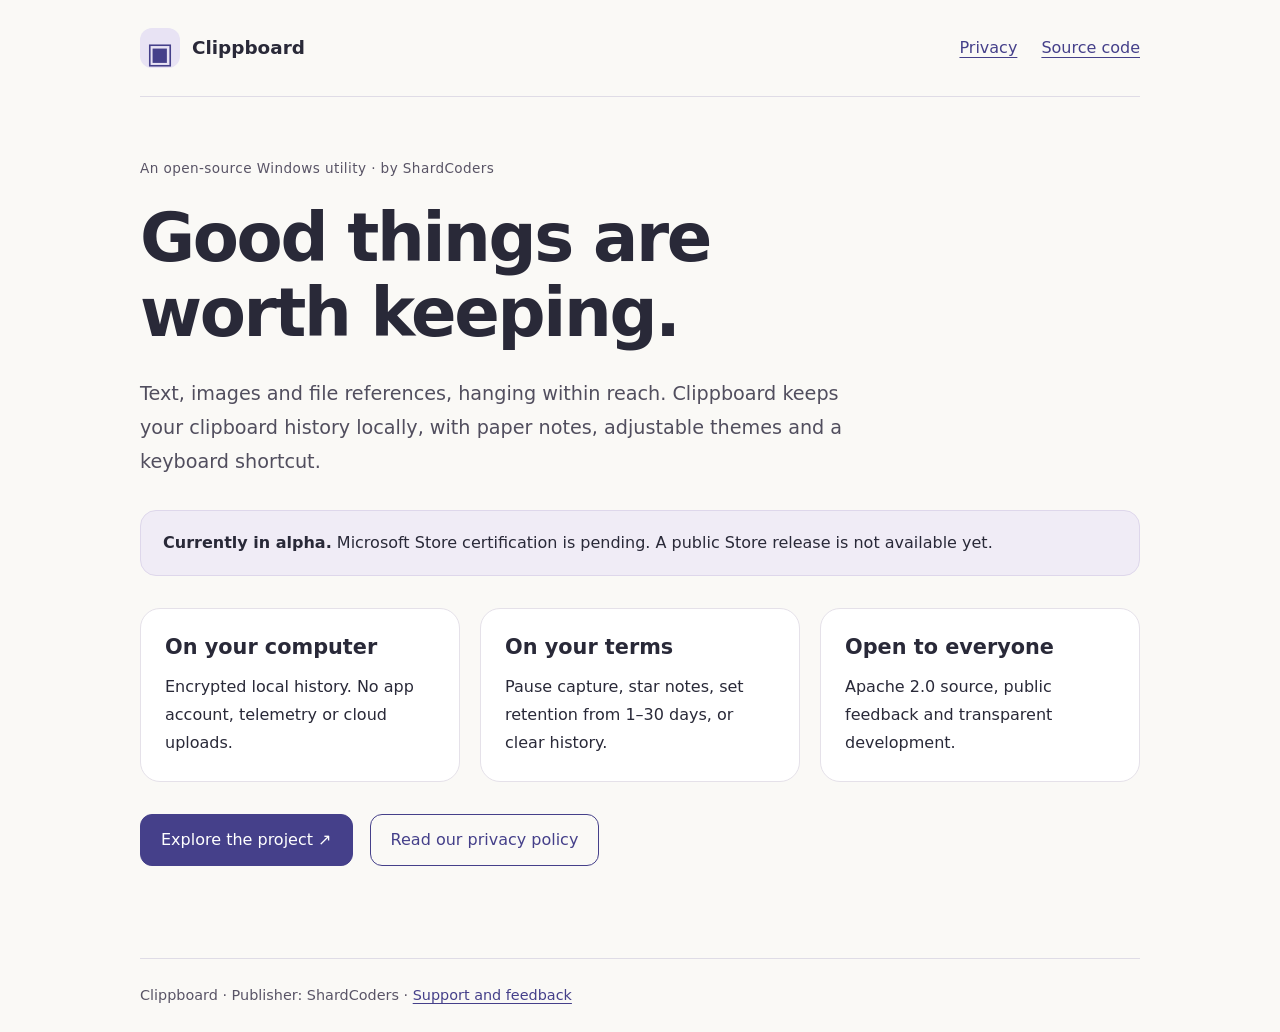
==== site/index.html @ 5cd71e0b "fix: publish accessible privacy policy and correct Store metadata" ====
<!doctype html>
<html lang="en">
<head>
  <meta charset="utf-8">
  <meta name="viewport" content="width=device-width, initial-scale=1">
  <meta name="description" content="Clippboard is an open-source clipboard history app for Windows, with paper notes and encrypted local storage.">
  <title>Clippboard — clipboard history, close at hand</title>
  <link rel="stylesheet" href="styles.css">
</head>
<body>
  <a class="skip" href="#main">Skip to content</a>
  <header><a class="brand" href="./"><span class="logo" aria-hidden="true">▣</span> Clippboard</a><nav aria-label="Main"><a href="privacy/">Privacy</a><a href="https://github.com/shardapps/clippboard">Source code</a></nav></header>
  <main id="main">
    <p class="eyebrow">An open-source Windows utility · by ShardCoders</p>
    <h1>Good things are<br>worth keeping.</h1>
    <p class="lead">Text, images and file references, hanging within reach. Clippboard keeps your clipboard history locally, with paper notes, adjustable themes and a keyboard shortcut.</p>
    <div class="notice"><strong>Currently in alpha.</strong> Microsoft Store certification is pending. A public Store release is not available yet.</div>
    <div class="cards"><section><h2>On your computer</h2><p>Encrypted local history. No app account, telemetry or cloud uploads.</p></section><section><h2>On your terms</h2><p>Pause capture, star notes, set retention from 1–30 days, or clear history.</p></section><section><h2>Open to everyone</h2><p>Apache 2.0 source, public feedback and transparent development.</p></section></div>
    <p><a class="button" href="https://github.com/shardapps/clippboard">Explore the project ↗</a> <a class="button secondary" href="privacy/">Read our privacy policy</a></p>
  </main>
  <footer>Clippboard · Publisher: ShardCoders · <a href="https://github.com/shardapps/clippboard/issues">Support and feedback</a></footer>
</body>
</html>
---- site/styles.css ----
:root { color-scheme: light; font-family: "Segoe UI", system-ui, sans-serif; color: #292938; background: #faf9f6; }
* { box-sizing: border-box; }
body { margin: 0; line-height: 1.75; }
a { color: #45408a; text-underline-offset: .22em; }
a:hover { color: #29244e; }
a:focus-visible { outline: 3px solid #6354ba; outline-offset: 5px; border-radius: 3px; }
header, main, footer { width: min(100% - 48px, 1000px); margin-inline: auto; }
header { display: flex; justify-content: space-between; align-items: center; gap: 24px; padding-block: 28px; border-bottom: 1px solid #dfdce6; }
.brand { display: flex; align-items: center; gap: 12px; font-size: 1.15rem; font-weight: 650; text-decoration: none; color: #292938; }
.logo { display: inline-grid; place-items: center; width: 40px; height: 40px; border-radius: 12px; color: #45408a; background: #e8e3f4; font-size: 1.8rem; }
nav { display: flex; gap: 24px; }
main { padding-block: 60px; }
.eyebrow { font-size: .85rem; color: #595466; letter-spacing: .03em; }
h1 { font-size: clamp(2.2rem, 6vw, 4.2rem); line-height: 1.12; letter-spacing: -.035em; margin: 20px 0 26px; font-weight: 650; }
h2 { line-height: 1.35; font-size: 1.3rem; margin-block: 0 12px; }
p { margin-block: 0 20px; }
.lead { max-width: 740px; font-size: 1.2rem; color: #514e5e; }
.notice { padding: 18px 22px; border: 1px solid #ded7eb; border-radius: 16px; background: #f0ecf6; margin-block: 32px; }
.cards { display: grid; grid-template-columns: repeat(3, 1fr); gap: 20px; margin-block: 32px; }
.cards section { padding: 24px; background: #fff; border: 1px solid #e5e1e9; border-radius: 20px; }
.cards p { margin: 0; }
.button { display: inline-block; padding: 11px 20px; margin: 0 12px 12px 0; background: #45408a; color: white; border: 1px solid #45408a; border-radius: 12px; text-decoration: none; }
.button:hover { color: white; background: #29244e; }
.secondary { color: #45408a; background: transparent; }
.policy { max-width: 780px; }
.policy section { margin-top: 34px; }
.policy h1 { font-size: clamp(2.2rem, 5vw, 3.3rem); }
footer { padding-block: 24px; border-top: 1px solid #dfdce6; color: #595466; font-size: .9rem; }
.skip { position: absolute; top: -100px; left: 16px; padding: 8px 16px; background: white; z-index: 1; }
.skip:focus { top: 12px; }
@media (max-width: 640px) { header, main, footer { width: calc(100% - 32px); } header { flex-wrap: wrap; gap: 16px; padding-block: 20px; } nav { gap: 20px; } main { padding-block: 36px; } .cards { grid-template-columns: 1fr; } }
@media (forced-colors: active) { .notice, .cards section, .logo, .button { border: 1px solid CanvasText; } }
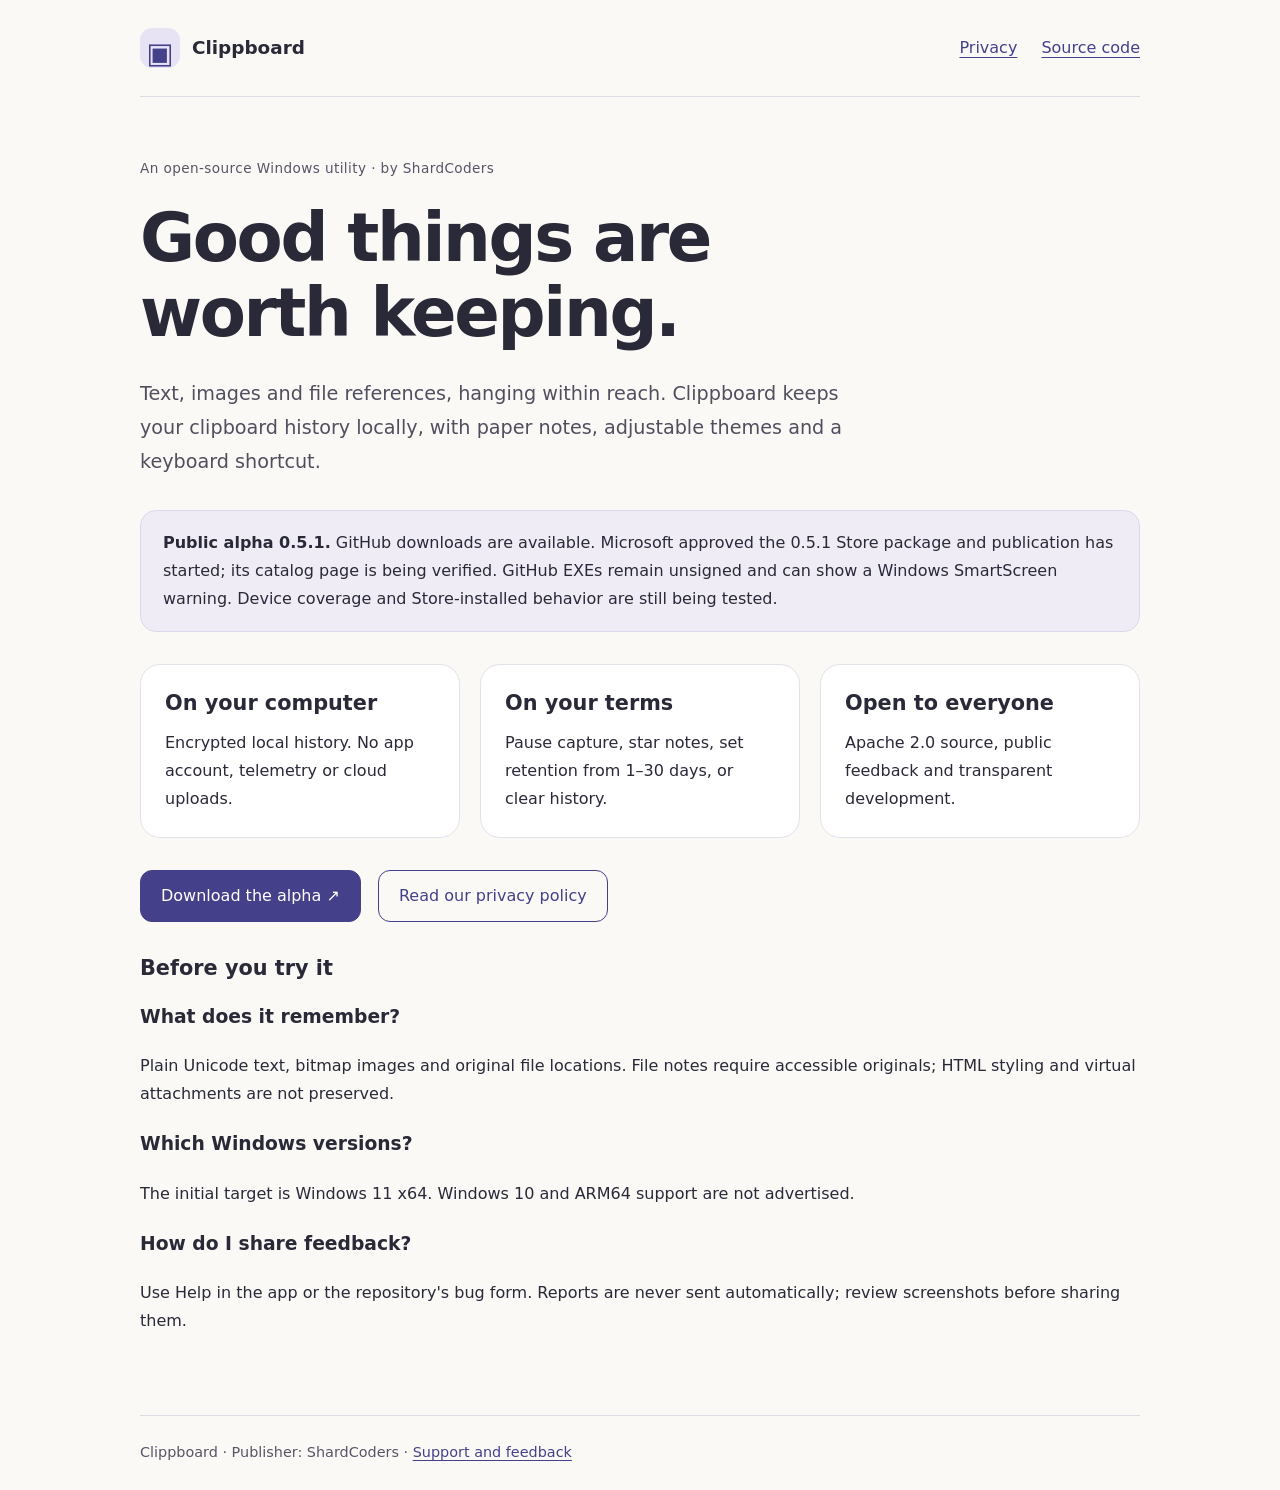
==== commit 37f66630: "Publish 0.5.1 alpha download and Store rollout documentation" ====
--- a/site/index.html
+++ b/site/index.html
@@ -3,7 +3,12 @@
 <head>
   <meta charset="utf-8">
   <meta name="viewport" content="width=device-width, initial-scale=1">
-  <meta name="description" content="Clippboard is an open-source clipboard history app for Windows, with paper notes and encrypted local storage.">
+  <meta name="description" content="Clippboard 0.5.1 alpha is an open-source Windows 11 clipboard manager for text, images and file references, with paper notes and encrypted local history.">
+  <link rel="canonical" href="https://shardapps.github.io/clippboard/">
+  <meta property="og:title" content="Clippboard — Windows clipboard history on a rope">
+  <meta property="og:description" content="Try the 0.5.1 alpha: paper notes, six themes, search and encrypted local clipboard history for Windows 11 x64.">
+  <meta property="og:type" content="website">
+  <meta property="og:url" content="https://shardapps.github.io/clippboard/">
   <title>Clippboard — clipboard history, close at hand</title>
   <link rel="stylesheet" href="styles.css">
 </head>
@@ -14,9 +19,10 @@
     <p class="eyebrow">An open-source Windows utility · by ShardCoders</p>
     <h1>Good things are<br>worth keeping.</h1>
     <p class="lead">Text, images and file references, hanging within reach. Clippboard keeps your clipboard history locally, with paper notes, adjustable themes and a keyboard shortcut.</p>
-    <div class="notice"><strong>Currently in alpha.</strong> Microsoft Store certification is pending. A public Store release is not available yet.</div>
+    <div class="notice"><strong>Public alpha 0.5.1.</strong> GitHub downloads are available. Microsoft approved the 0.5.1 Store package and publication has started; its catalog page is being verified. GitHub EXEs remain unsigned and can show a Windows SmartScreen warning. Device coverage and Store-installed behavior are still being tested.</div>
     <div class="cards"><section><h2>On your computer</h2><p>Encrypted local history. No app account, telemetry or cloud uploads.</p></section><section><h2>On your terms</h2><p>Pause capture, star notes, set retention from 1–30 days, or clear history.</p></section><section><h2>Open to everyone</h2><p>Apache 2.0 source, public feedback and transparent development.</p></section></div>
-    <p><a class="button" href="https://github.com/shardapps/clippboard">Explore the project ↗</a> <a class="button secondary" href="privacy/">Read our privacy policy</a></p>
+    <p><a class="button" href="https://github.com/shardapps/clippboard/releases/tag/v0.5.1">Download the alpha ↗</a> <a class="button secondary" href="privacy/">Read our privacy policy</a></p>
+    <section aria-label="Common questions"><h2>Before you try it</h2><h3>What does it remember?</h3><p>Plain Unicode text, bitmap images and original file locations. File notes require accessible originals; HTML styling and virtual attachments are not preserved.</p><h3>Which Windows versions?</h3><p>The initial target is Windows 11 x64. Windows 10 and ARM64 support are not advertised.</p><h3>How do I share feedback?</h3><p>Use Help in the app or the repository's bug form. Reports are never sent automatically; review screenshots before sharing them.</p></section>
   </main>
   <footer>Clippboard · Publisher: ShardCoders · <a href="https://github.com/shardapps/clippboard/issues">Support and feedback</a></footer>
 </body>
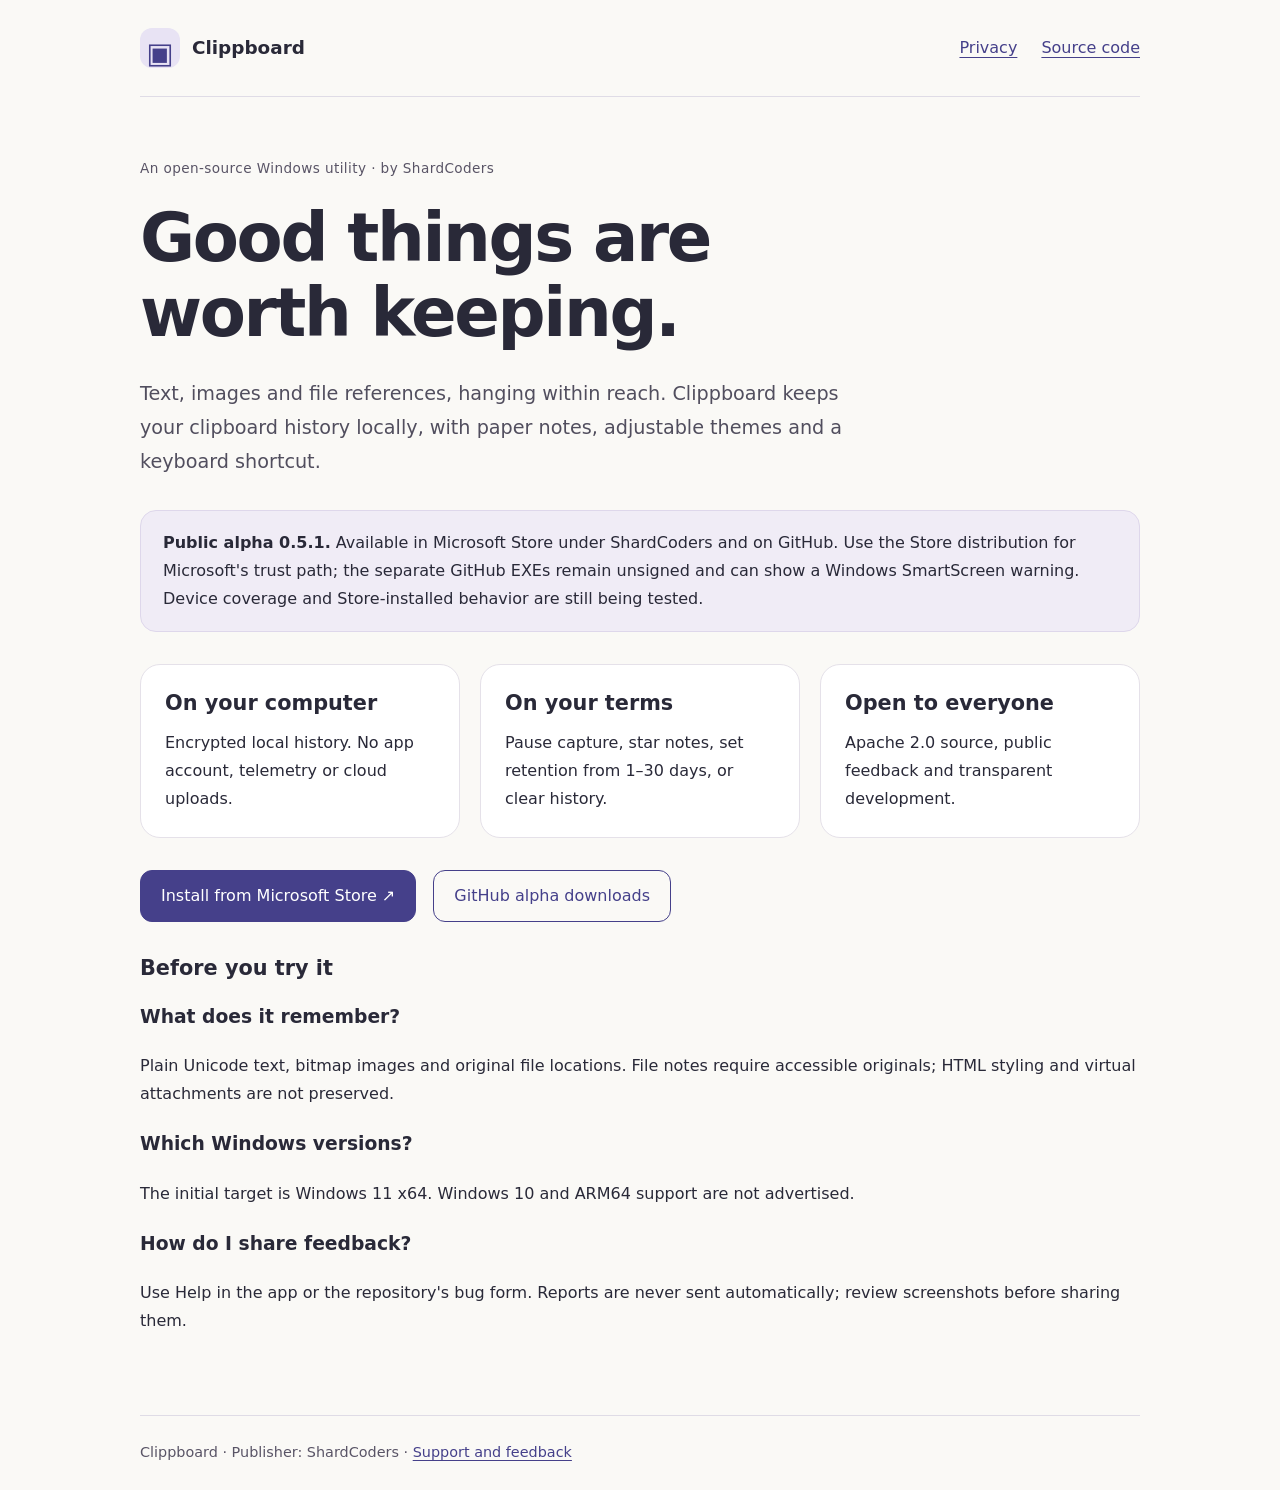
==== commit 20438ccd: "Verify live Store listing and link official acquisition" ====
--- a/site/index.html
+++ b/site/index.html
@@ -19,9 +19,9 @@
     <p class="eyebrow">An open-source Windows utility · by ShardCoders</p>
     <h1>Good things are<br>worth keeping.</h1>
     <p class="lead">Text, images and file references, hanging within reach. Clippboard keeps your clipboard history locally, with paper notes, adjustable themes and a keyboard shortcut.</p>
-    <div class="notice"><strong>Public alpha 0.5.1.</strong> GitHub downloads are available. Microsoft approved the 0.5.1 Store package and publication has started; its catalog page is being verified. GitHub EXEs remain unsigned and can show a Windows SmartScreen warning. Device coverage and Store-installed behavior are still being tested.</div>
+    <div class="notice"><strong>Public alpha 0.5.1.</strong> Available in Microsoft Store under ShardCoders and on GitHub. Use the Store distribution for Microsoft's trust path; the separate GitHub EXEs remain unsigned and can show a Windows SmartScreen warning. Device coverage and Store-installed behavior are still being tested.</div>
     <div class="cards"><section><h2>On your computer</h2><p>Encrypted local history. No app account, telemetry or cloud uploads.</p></section><section><h2>On your terms</h2><p>Pause capture, star notes, set retention from 1–30 days, or clear history.</p></section><section><h2>Open to everyone</h2><p>Apache 2.0 source, public feedback and transparent development.</p></section></div>
-    <p><a class="button" href="https://github.com/shardapps/clippboard/releases/tag/v0.5.1">Download the alpha ↗</a> <a class="button secondary" href="privacy/">Read our privacy policy</a></p>
+    <p><a class="button" href="https://apps.microsoft.com/detail/9PP8015JDJ45">Install from Microsoft Store ↗</a> <a class="button secondary" href="https://github.com/shardapps/clippboard/releases/tag/v0.5.1">GitHub alpha downloads</a></p>
     <section aria-label="Common questions"><h2>Before you try it</h2><h3>What does it remember?</h3><p>Plain Unicode text, bitmap images and original file locations. File notes require accessible originals; HTML styling and virtual attachments are not preserved.</p><h3>Which Windows versions?</h3><p>The initial target is Windows 11 x64. Windows 10 and ARM64 support are not advertised.</p><h3>How do I share feedback?</h3><p>Use Help in the app or the repository's bug form. Reports are never sent automatically; review screenshots before sharing them.</p></section>
   </main>
   <footer>Clippboard · Publisher: ShardCoders · <a href="https://github.com/shardapps/clippboard/issues">Support and feedback</a></footer>
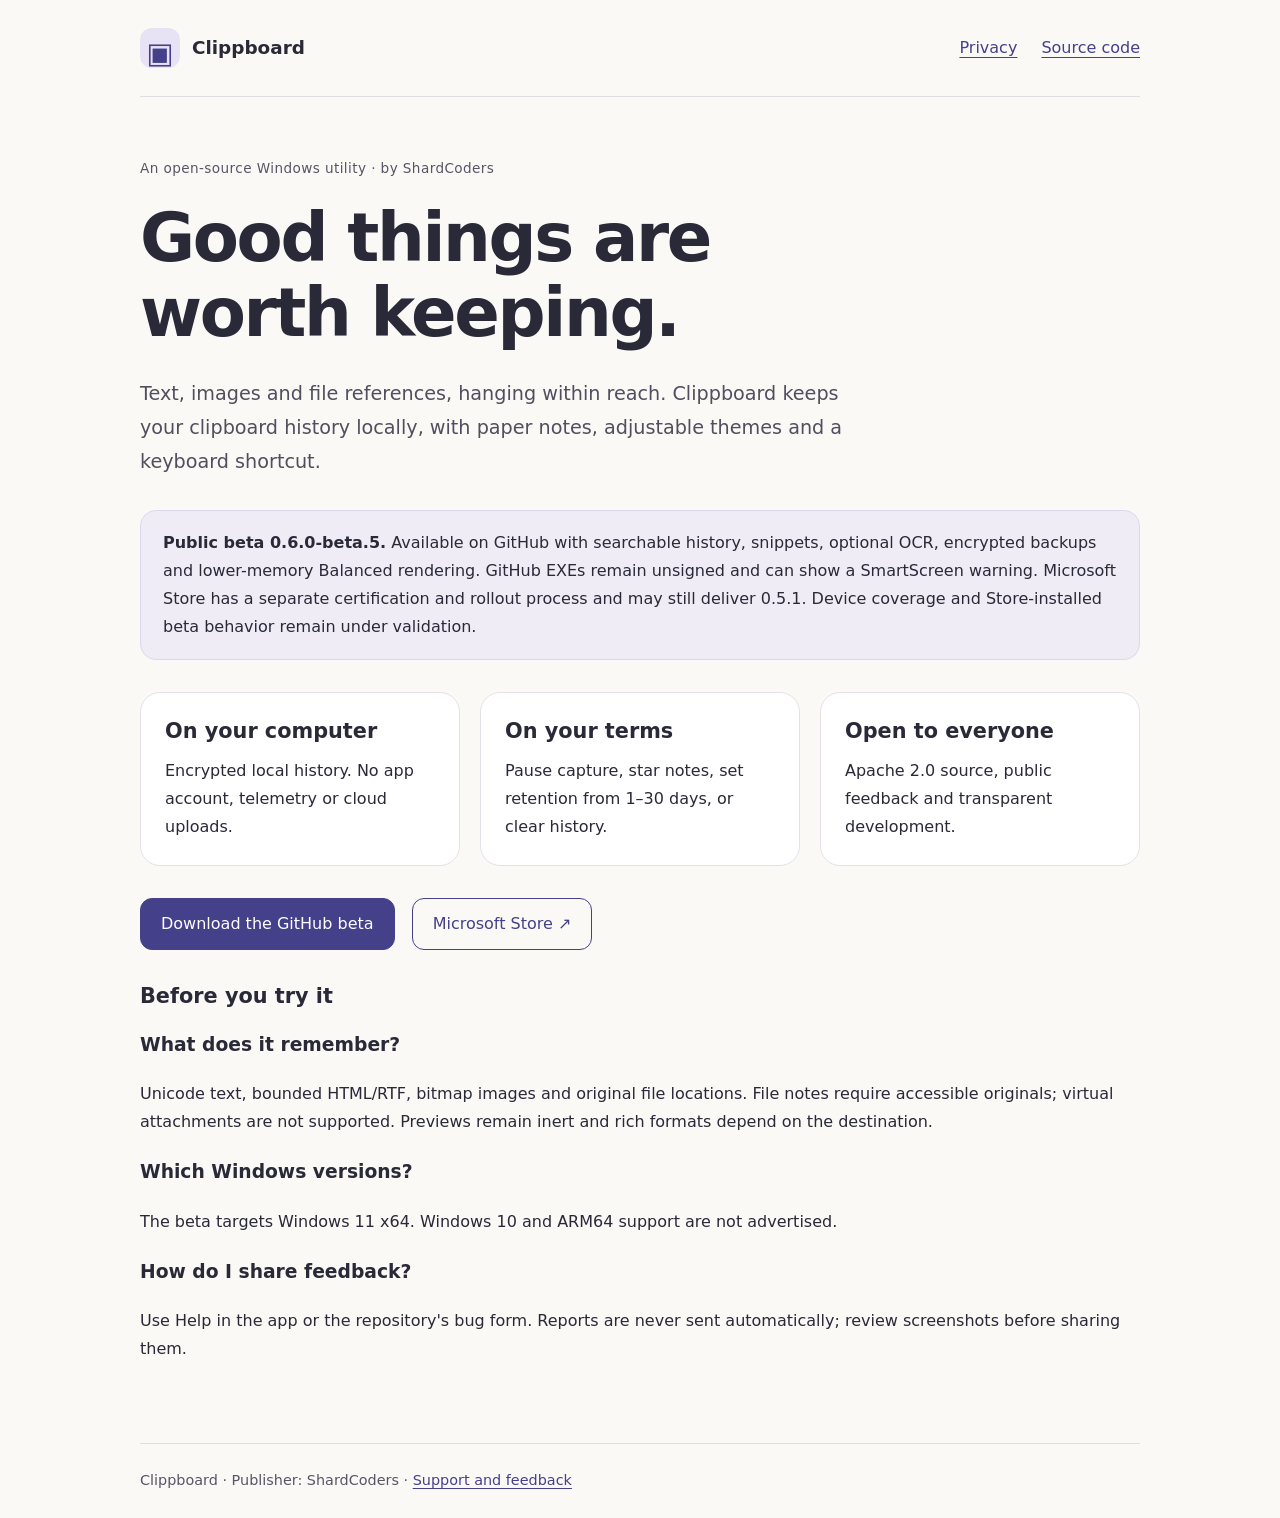
==== commit efdbabc7: "Document the approved public beta and update download links" ====
--- a/site/index.html
+++ b/site/index.html
@@ -3,10 +3,10 @@
 <head>
   <meta charset="utf-8">
   <meta name="viewport" content="width=device-width, initial-scale=1">
-  <meta name="description" content="Clippboard 0.5.1 alpha is an open-source Windows 11 clipboard manager for text, images and file references, with paper notes and encrypted local history.">
+  <meta name="description" content="Clippboard 0.6 beta is an open-source Windows 11 clipboard manager with searchable text, images, file references, snippets, OCR and encrypted local backups.">
   <link rel="canonical" href="https://shardapps.github.io/clippboard/">
   <meta property="og:title" content="Clippboard — Windows clipboard history on a rope">
-  <meta property="og:description" content="Try the 0.5.1 alpha: paper notes, six themes, search and encrypted local clipboard history for Windows 11 x64.">
+  <meta property="og:description" content="Try the 0.6 beta: searchable paper notes, snippets, optional OCR, encrypted backups and Balanced rendering for Windows 11 x64.">
   <meta property="og:type" content="website">
   <meta property="og:url" content="https://shardapps.github.io/clippboard/">
   <title>Clippboard — clipboard history, close at hand</title>
@@ -19,10 +19,10 @@
     <p class="eyebrow">An open-source Windows utility · by ShardCoders</p>
     <h1>Good things are<br>worth keeping.</h1>
     <p class="lead">Text, images and file references, hanging within reach. Clippboard keeps your clipboard history locally, with paper notes, adjustable themes and a keyboard shortcut.</p>
-    <div class="notice"><strong>Public alpha 0.5.1.</strong> Available in Microsoft Store under ShardCoders and on GitHub. Use the Store distribution for Microsoft's trust path; the separate GitHub EXEs remain unsigned and can show a Windows SmartScreen warning. Device coverage and Store-installed behavior are still being tested.</div>
+    <div class="notice"><strong>Public beta 0.6.0-beta.5.</strong> Available on GitHub with searchable history, snippets, optional OCR, encrypted backups and lower-memory Balanced rendering. GitHub EXEs remain unsigned and can show a SmartScreen warning. Microsoft Store has a separate certification and rollout process and may still deliver 0.5.1. Device coverage and Store-installed beta behavior remain under validation.</div>
     <div class="cards"><section><h2>On your computer</h2><p>Encrypted local history. No app account, telemetry or cloud uploads.</p></section><section><h2>On your terms</h2><p>Pause capture, star notes, set retention from 1–30 days, or clear history.</p></section><section><h2>Open to everyone</h2><p>Apache 2.0 source, public feedback and transparent development.</p></section></div>
-    <p><a class="button" href="https://apps.microsoft.com/detail/9PP8015JDJ45">Install from Microsoft Store ↗</a> <a class="button secondary" href="https://github.com/shardapps/clippboard/releases/tag/v0.5.1">GitHub alpha downloads</a></p>
-    <section aria-label="Common questions"><h2>Before you try it</h2><h3>What does it remember?</h3><p>Plain Unicode text, bitmap images and original file locations. File notes require accessible originals; HTML styling and virtual attachments are not preserved.</p><h3>Which Windows versions?</h3><p>The initial target is Windows 11 x64. Windows 10 and ARM64 support are not advertised.</p><h3>How do I share feedback?</h3><p>Use Help in the app or the repository's bug form. Reports are never sent automatically; review screenshots before sharing them.</p></section>
+    <p><a class="button" href="https://github.com/shardapps/clippboard/releases/tag/v0.6.0-beta.5">Download the GitHub beta</a> <a class="button secondary" href="https://apps.microsoft.com/detail/9PP8015JDJ45">Microsoft Store ↗</a></p>
+    <section aria-label="Common questions"><h2>Before you try it</h2><h3>What does it remember?</h3><p>Unicode text, bounded HTML/RTF, bitmap images and original file locations. File notes require accessible originals; virtual attachments are not supported. Previews remain inert and rich formats depend on the destination.</p><h3>Which Windows versions?</h3><p>The beta targets Windows 11 x64. Windows 10 and ARM64 support are not advertised.</p><h3>How do I share feedback?</h3><p>Use Help in the app or the repository's bug form. Reports are never sent automatically; review screenshots before sharing them.</p></section>
   </main>
   <footer>Clippboard · Publisher: ShardCoders · <a href="https://github.com/shardapps/clippboard/issues">Support and feedback</a></footer>
 </body>
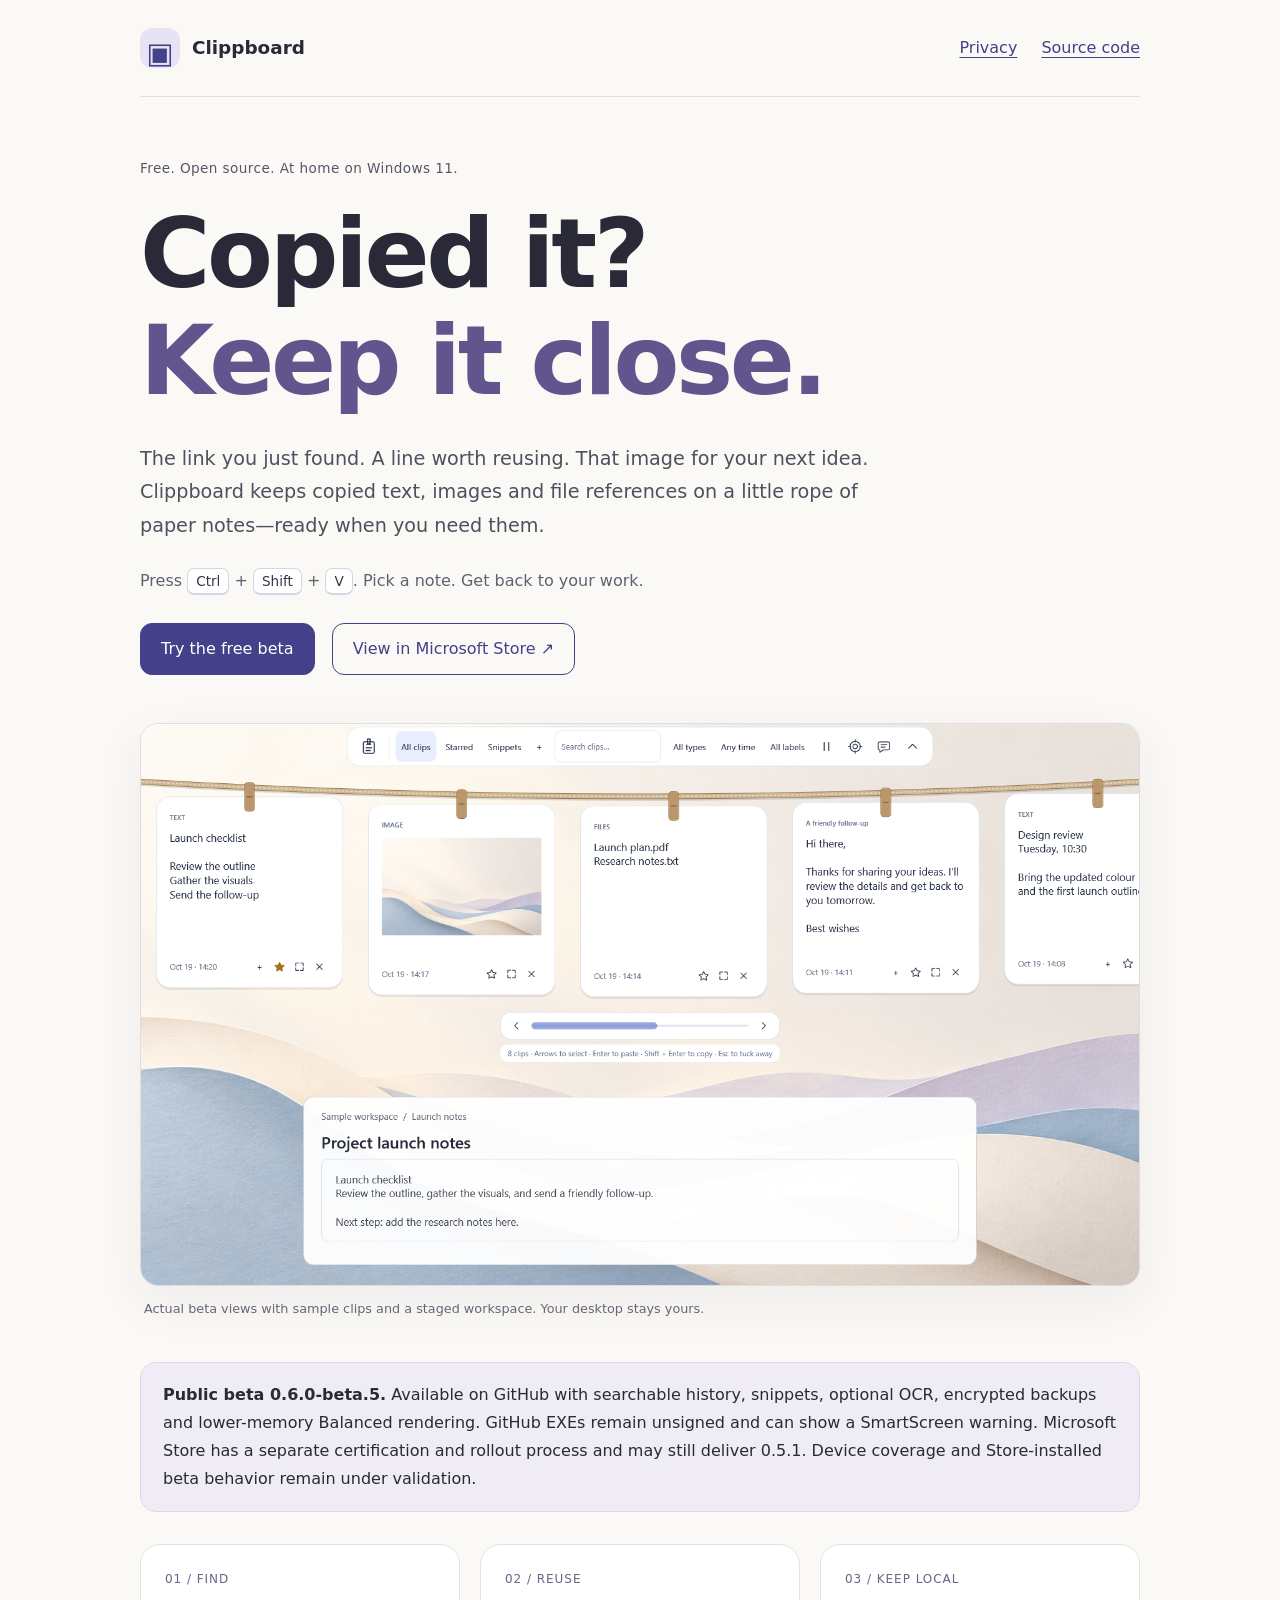
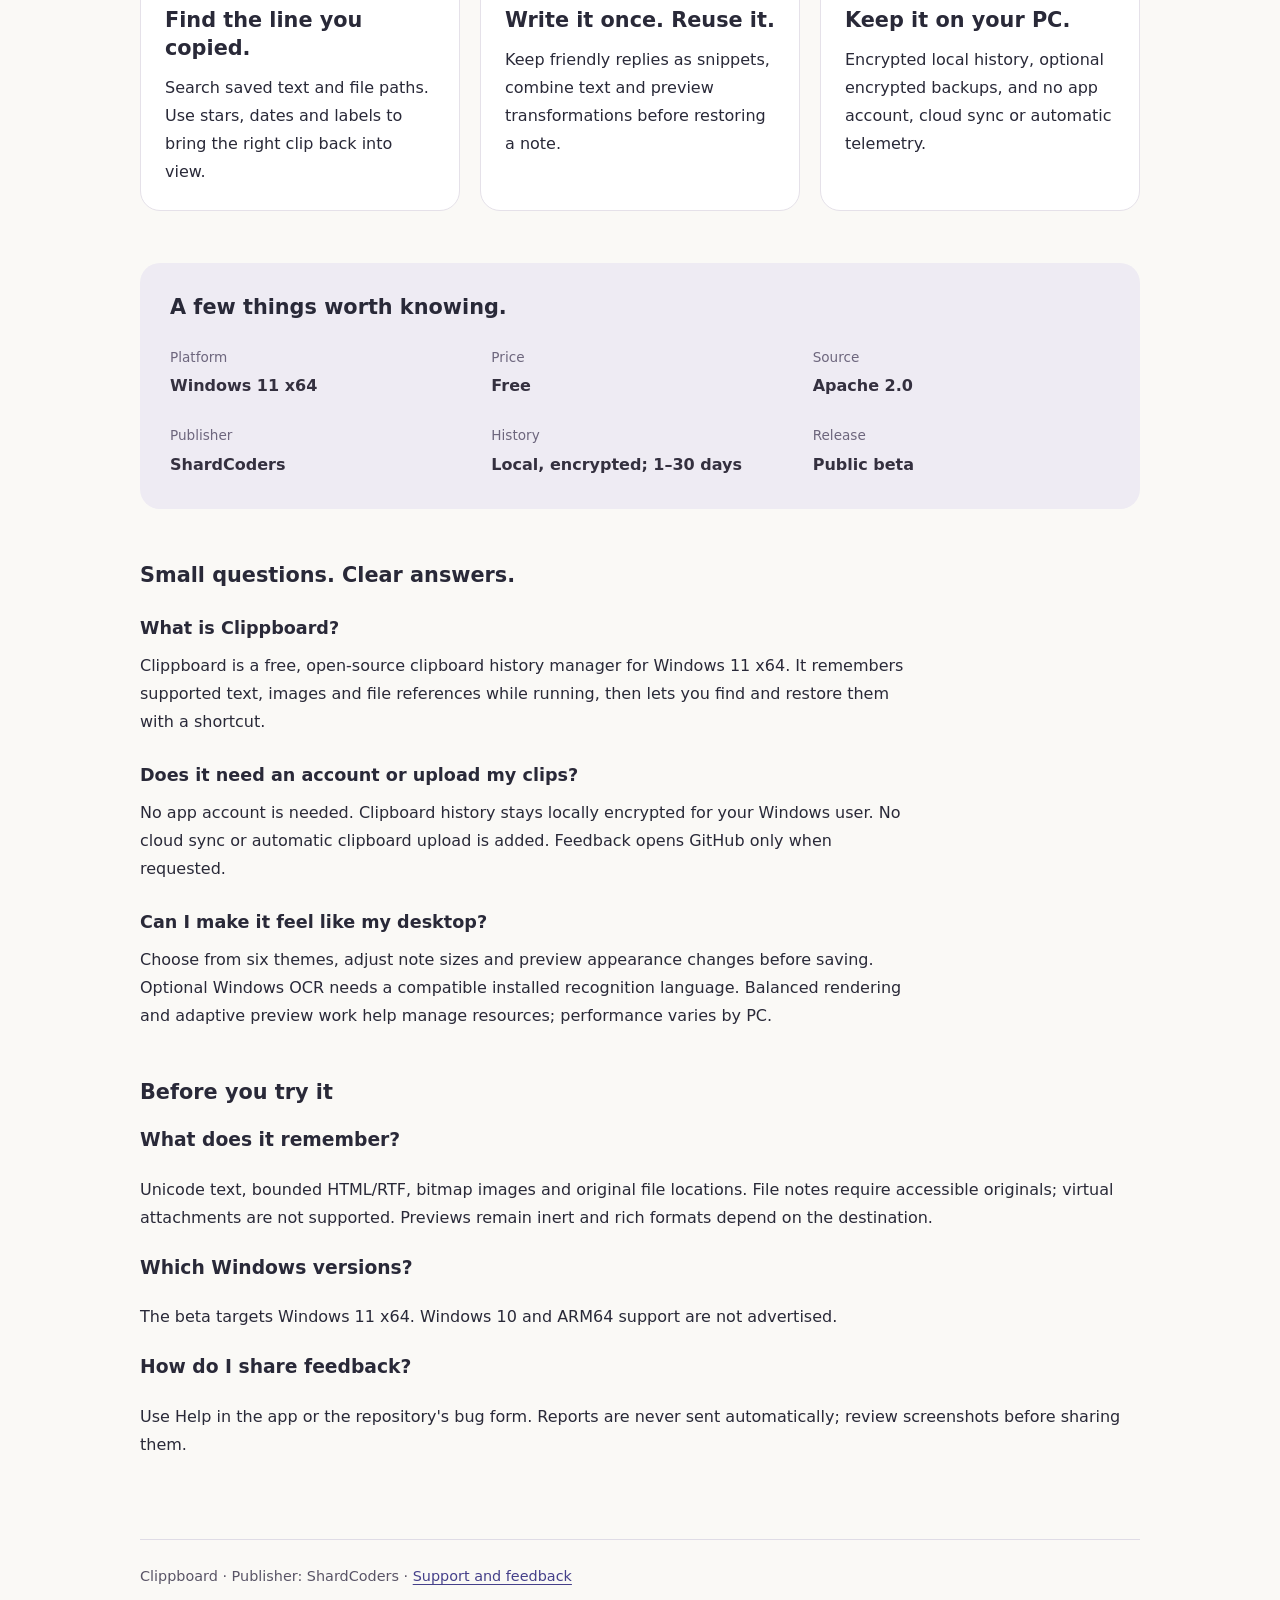
==== commit 993dc8c0: "Refresh Store presentation with genuine beta views and clear product copy" ====
--- a/site/index.html
+++ b/site/index.html
@@ -3,25 +3,32 @@
 <head>
   <meta charset="utf-8">
   <meta name="viewport" content="width=device-width, initial-scale=1">
-  <meta name="description" content="Clippboard 0.6 beta is an open-source Windows 11 clipboard manager with searchable text, images, file references, snippets, OCR and encrypted local backups.">
+  <meta name="description" content="Clippboard is a free, open-source clipboard manager for Windows 11. Find copied text, images and file references on a rope of paper notes. Search, save snippets and keep history locally.">
   <link rel="canonical" href="https://shardapps.github.io/clippboard/">
-  <meta property="og:title" content="Clippboard — Windows clipboard history on a rope">
+  <meta property="og:title" content="Clippboard — Copied it? Keep it close.">
   <meta property="og:description" content="Try the 0.6 beta: searchable paper notes, snippets, optional OCR, encrypted backups and Balanced rendering for Windows 11 x64.">
   <meta property="og:type" content="website">
   <meta property="og:url" content="https://shardapps.github.io/clippboard/">
-  <title>Clippboard — clipboard history, close at hand</title>
+  <meta property="og:image" content="https://shardapps.github.io/clippboard/assets/clipboard-workspace.png">
+  <meta property="og:image:alt" content="Clippboard beta showing sample text, image and file notes above a staged workspace">
+  <meta name="twitter:card" content="summary_large_image">
+  <title>Clippboard — free clipboard manager for Windows 11</title>
   <link rel="stylesheet" href="styles.css">
 </head>
 <body>
   <a class="skip" href="#main">Skip to content</a>
   <header><a class="brand" href="./"><span class="logo" aria-hidden="true">▣</span> Clippboard</a><nav aria-label="Main"><a href="privacy/">Privacy</a><a href="https://github.com/shardapps/clippboard">Source code</a></nav></header>
-  <main id="main">
-    <p class="eyebrow">An open-source Windows utility · by ShardCoders</p>
-    <h1>Good things are<br>worth keeping.</h1>
-    <p class="lead">Text, images and file references, hanging within reach. Clippboard keeps your clipboard history locally, with paper notes, adjustable themes and a keyboard shortcut.</p>
+  <main id="main" class="home">
+    <p class="eyebrow">Free. Open source. At home on Windows 11.</p>
+    <h1>Copied it?<br><span>Keep it close.</span></h1>
+    <p class="lead">The link you just found. A line worth reusing. That image for your next idea. Clippboard keeps copied text, images and file references on a little rope of paper notes—ready when you need them.</p>
+    <p class="shortcut-hint">Press <kbd>Ctrl</kbd> + <kbd>Shift</kbd> + <kbd>V</kbd>. Pick a note. Get back to your work.</p>
+    <p><a class="button" href="https://github.com/shardapps/clippboard/releases/tag/v0.6.0-beta.5">Try the free beta</a> <a class="button secondary" href="https://apps.microsoft.com/detail/9PP8015JDJ45">View in Microsoft Store ↗</a></p>
+    <figure class="app-shot"><img src="assets/clipboard-workspace.png" width="1600" height="900" alt="Actual Clippboard beta controls displaying sample text, image and file notes on a rope over a staged project workspace" fetchpriority="high"><figcaption>Actual beta views with sample clips and a staged workspace. Your desktop stays yours.</figcaption></figure>
     <div class="notice"><strong>Public beta 0.6.0-beta.5.</strong> Available on GitHub with searchable history, snippets, optional OCR, encrypted backups and lower-memory Balanced rendering. GitHub EXEs remain unsigned and can show a SmartScreen warning. Microsoft Store has a separate certification and rollout process and may still deliver 0.5.1. Device coverage and Store-installed beta behavior remain under validation.</div>
-    <div class="cards"><section><h2>On your computer</h2><p>Encrypted local history. No app account, telemetry or cloud uploads.</p></section><section><h2>On your terms</h2><p>Pause capture, star notes, set retention from 1–30 days, or clear history.</p></section><section><h2>Open to everyone</h2><p>Apache 2.0 source, public feedback and transparent development.</p></section></div>
-    <p><a class="button" href="https://github.com/shardapps/clippboard/releases/tag/v0.6.0-beta.5">Download the GitHub beta</a> <a class="button secondary" href="https://apps.microsoft.com/detail/9PP8015JDJ45">Microsoft Store ↗</a></p>
+    <div class="cards"><section><p class="card-number">01 / FIND</p><h2>Find the line you copied.</h2><p>Search saved text and file paths. Use stars, dates and labels to bring the right clip back into view.</p></section><section><p class="card-number">02 / REUSE</p><h2>Write it once. Reuse it.</h2><p>Keep friendly replies as snippets, combine text and preview transformations before restoring a note.</p></section><section><p class="card-number">03 / KEEP LOCAL</p><h2>Keep it on your PC.</h2><p>Encrypted local history, optional encrypted backups, and no app account, cloud sync or automatic telemetry.</p></section></div>
+    <section class="app-facts" aria-label="Clippboard at a glance"><h2>A few things worth knowing.</h2><dl><div><dt>Platform</dt><dd>Windows 11 x64</dd></div><div><dt>Price</dt><dd>Free</dd></div><div><dt>Source</dt><dd>Apache 2.0</dd></div><div><dt>Publisher</dt><dd>ShardCoders</dd></div><div><dt>History</dt><dd>Local, encrypted; 1–30 days</dd></div><div><dt>Release</dt><dd>Public beta</dd></div></dl></section>
+    <section class="faq" aria-label="About Clippboard"><h2>Small questions. Clear answers.</h2><h3>What is Clippboard?</h3><p>Clippboard is a free, open-source clipboard history manager for Windows 11 x64. It remembers supported text, images and file references while running, then lets you find and restore them with a shortcut.</p><h3>Does it need an account or upload my clips?</h3><p>No app account is needed. Clipboard history stays locally encrypted for your Windows user. No cloud sync or automatic clipboard upload is added. Feedback opens GitHub only when requested.</p><h3>Can I make it feel like my desktop?</h3><p>Choose from six themes, adjust note sizes and preview appearance changes before saving. Optional Windows OCR needs a compatible installed recognition language. Balanced rendering and adaptive preview work help manage resources; performance varies by PC.</p></section>
     <section aria-label="Common questions"><h2>Before you try it</h2><h3>What does it remember?</h3><p>Unicode text, bounded HTML/RTF, bitmap images and original file locations. File notes require accessible originals; virtual attachments are not supported. Previews remain inert and rich formats depend on the destination.</p><h3>Which Windows versions?</h3><p>The beta targets Windows 11 x64. Windows 10 and ARM64 support are not advertised.</p><h3>How do I share feedback?</h3><p>Use Help in the app or the repository's bug form. Reports are never sent automatically; review screenshots before sharing them.</p></section>
   </main>
   <footer>Clippboard · Publisher: ShardCoders · <a href="https://github.com/shardapps/clippboard/issues">Support and feedback</a></footer>
--- a/site/styles.css
+++ b/site/styles.css
@@ -15,6 +15,21 @@
 h2 { line-height: 1.35; font-size: 1.3rem; margin-block: 0 12px; }
 p { margin-block: 0 20px; }
 .lead { max-width: 740px; font-size: 1.2rem; color: #514e5e; }
+.home h1 { font-size: clamp(3.2rem, 8vw, 6rem); }
+.home h1 span { color: #61558d; }
+.shortcut-hint { color: #626071; margin-block: 24px 28px; }
+kbd { font: inherit; font-size: .85em; padding: 4px 8px; border: 1px solid #d9d4e2; border-bottom-width: 2px; border-radius: 7px; background: #fff; color: #393346; }
+.app-shot { margin: 36px 0 42px; }
+.app-shot img { display: block; width: 100%; height: auto; border-radius: 18px; border: 1px solid #dfdce6; box-shadow: 0 16px 48px #29293810; }
+.app-shot figcaption { font-size: .8rem; color: #696576; margin: 12px 4px 0; }
+.card-number { font-size: .75rem; letter-spacing: .08em; color: #6d6287; margin-bottom: 16px !important; }
+.app-facts { margin: 52px 0; padding: 30px; border-radius: 20px; background: #eeebf3; }
+.app-facts dl { display: grid; grid-template-columns: repeat(3, 1fr); gap: 24px; margin: 24px 0 0; }
+.app-facts dt { color: #6d667d; font-size: .85rem; }
+.app-facts dd { margin: 3px 0 0; color: #34303f; font-weight: 600; }
+.faq { margin-block: 48px; max-width: 780px; }
+.faq h3 { font-size: 1.1rem; margin: 24px 0 8px; }
+@media (max-width: 640px) { .app-facts dl { grid-template-columns: repeat(2, 1fr); } .app-facts { padding: 24px; } }
 .notice { padding: 18px 22px; border: 1px solid #ded7eb; border-radius: 16px; background: #f0ecf6; margin-block: 32px; }
 .cards { display: grid; grid-template-columns: repeat(3, 1fr); gap: 20px; margin-block: 32px; }
 .cards section { padding: 24px; background: #fff; border: 1px solid #e5e1e9; border-radius: 20px; }
